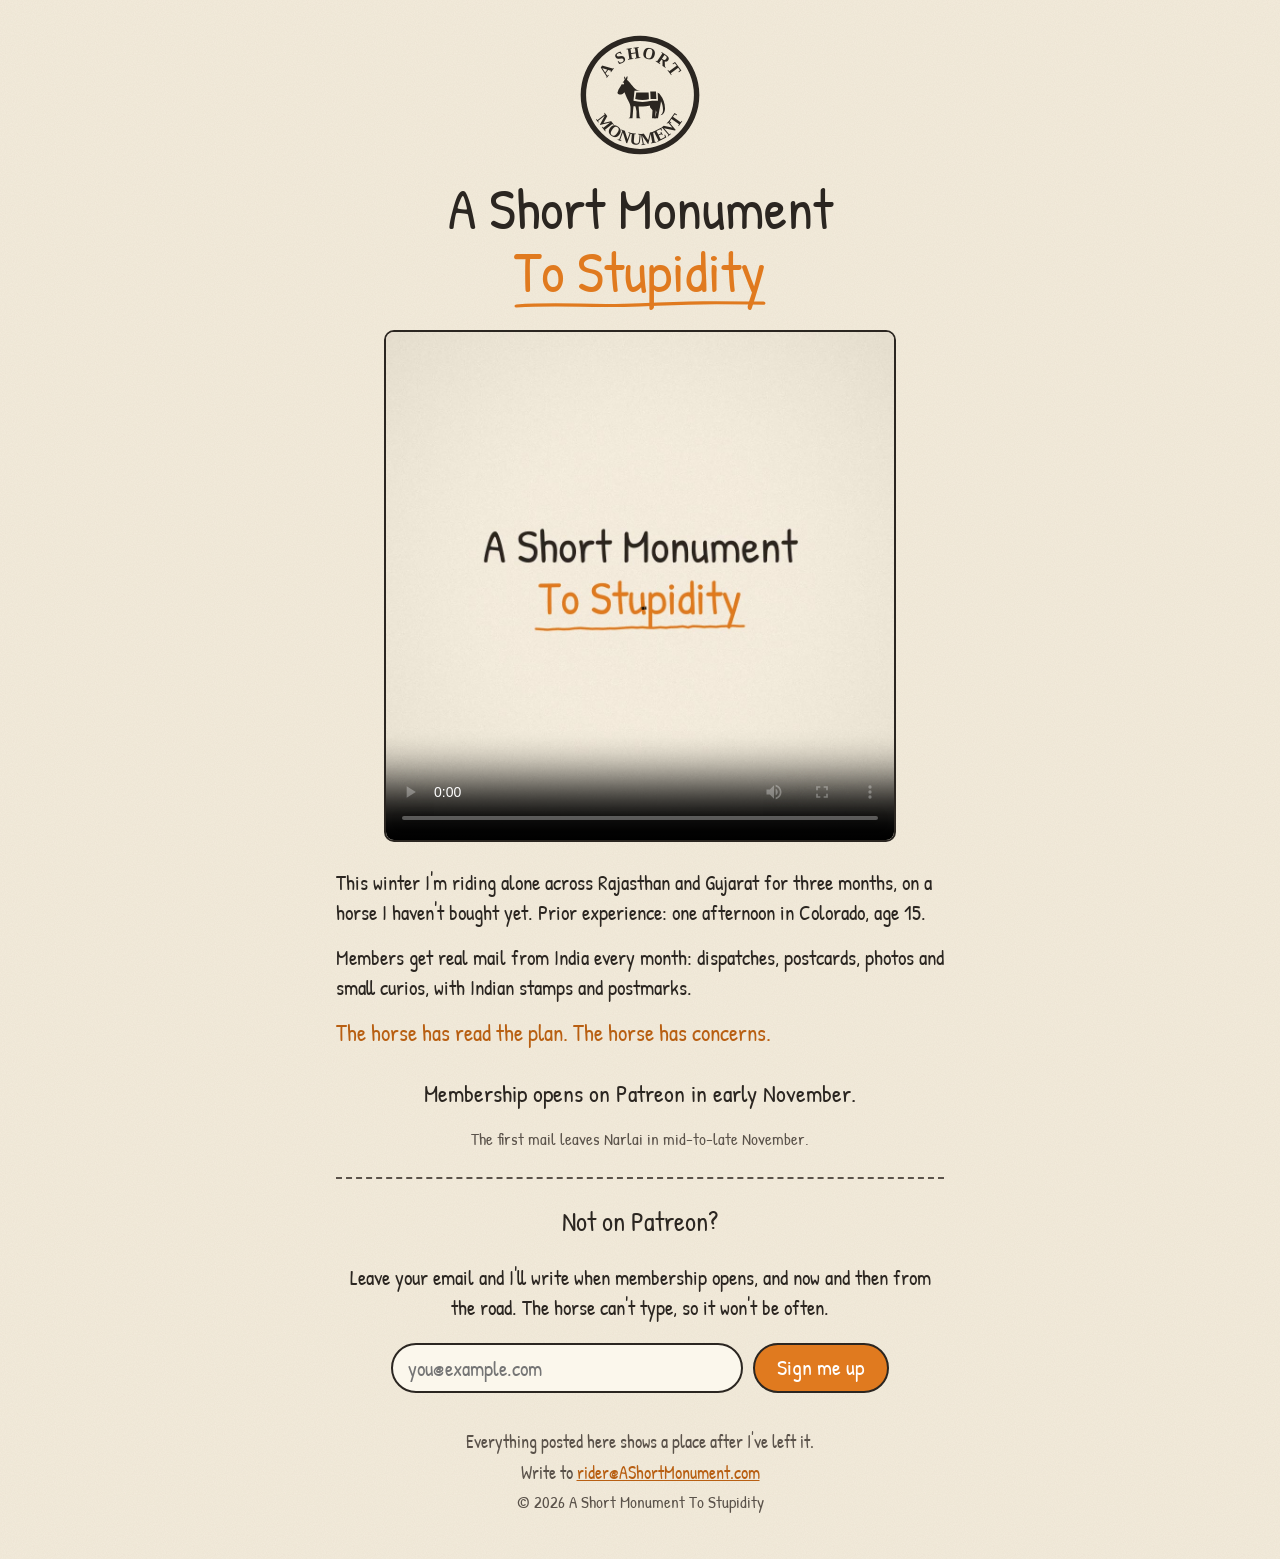
==== index.html @ 9b06ae49 "Switch on the Kit sign-up form (form 10088756) Co-Authored-By: Claude Opus 5.5 <noreply@anthropic.co" ====
<!doctype html>
<html lang="en">
<head>
<meta charset="utf-8">
<meta name="viewport" content="width=device-width, initial-scale=1">
<title>A Short Monument To Stupidity</title>
<meta name="description" content="One rider, one horse he hasn't bought yet, three months across Rajasthan and Gujarat. Members get real mail from India every month.">
<meta property="og:title" content="A Short Monument To Stupidity">
<meta property="og:description" content="Three months, solo, on a horse I just met. Get real mail from India.">
<meta property="og:image" content="https://ashortmonument.com/assets/poster.jpg">
<meta property="og:url" content="https://ashortmonument.com/">
<meta name="twitter:card" content="summary_large_image">
<link rel="icon" href="assets/seal.svg" type="image/svg+xml">
<link rel="stylesheet" href="assets/site.css">
<script>
  /* ---- SETTINGS: the only lines a road update needs to change ---- */
  window.SITE = {
    patreonOpen: false,                       // true once the Patreon page is published (Nov 1-2)
    patreonUrl: "https://www.patreon.com/c/A_Short_Monument_To_Stupidity",
    kitFormId: "10088756",                    // Kit inline form (free Newsletter plan), live since Oct 23
    email: "rider@ashortmonument.com"         // mailbox live since Oct 23
  };
</script>
</head>
<body>
<main>
  <header class="hero">
    <svg class="seal" viewBox="0 0 45 45" role="img" aria-label="A Short Monument seal">
      <defs>
        <path id="sealTop" d="M8.71,22.5 A13.79,13.79 0 0 1 36.29,22.5"/>
        <path id="sealBot" d="M3.85,22.5 A18.65,18.65 0 0 0 41.15,22.5"/>
      </defs>
      <g fill="currentColor">
        <path fill-rule="evenodd" d="M44.75,22.5 A22.25,22.25 0 1 0 0.25,22.5 A22.25,22.25 0 1 0 44.75,22.5 Z M42.725,22.5 A20.225,20.225 0 1 0 2.275,22.5 A20.225,20.225 0 1 0 42.725,22.5 Z"/>
        <text class="seal-type" font-size="6.3" letter-spacing="0.35" text-anchor="middle"><textPath href="#sealTop" startOffset="50%">A SHORT</textPath></text>
        <text class="seal-type" font-size="6.3" letter-spacing="0.1" text-anchor="middle"><textPath href="#sealBot" startOffset="50%">MONUMENT</textPath></text>
        <g transform="translate(11.25,14.74) scale(0.1875)">
          <path d="M50,60 L57,60 L58,74 L59,86 L61,88 L53,88 L53,74 Z"/>
          <path d="M80,58 L88,60 L92,70 L90,86 L92,88 L84,88 L85,72 L80,66 Z"/>
          <path d="M16,34 C14,37 15,40 18.5,40.5 L22,40.5 C25,40 27,38 29,36 C32,44 36,52 39,58 C40,61 41,64 41,66 L41,74 L40,86 L37,88 L45,88 L46,74 L47,64 C56,65 74,65 83,62 L87,64 C90,68 92,72 93,76 L90,86 L88,88 L96,88 L98,76 C99,70 101,62 102,54 C104,58 106,64 106,72 C106,76 104,80 101,82 C106,82 110,76 110,68 C110,58 106,48 101,42 C99,38 94,35 86,35 C76,35 66,35 58,33 C50,31 44,22 38,15 C36,13 35,12 34,11 C35,8 35.5,6 34.5,3.5 C33,5 32,7 31.5,9.5 C31,7.5 30,5.5 28.5,4 C28,6.5 28.5,8.5 29.5,10.5 C26,16 21,24 18,29 C17,31 16,32.5 16,34 Z"/>
          <path class="ko" d="M49,33 L81,33 L83,53 C72,56 58,56 47,53 Z"/>
          <path d="M52.5,36.5 L78,36.5 L79.5,49.5 C71,52 59,52 50.5,49.5 Z"/>
          <path class="ko" d="M77,31 L95,31 L96,53 L78,53 Z"/>
          <path d="M80.5,34.5 L92,34.5 L92.7,49.5 L81.2,49.5 Z"/>
          <circle class="ko" cx="26" cy="18.5" r="2.1"/>
        </g>
      </g>
    </svg>
    <h1>A Short Monument<br><span class="saff underlined">To Stupidity</span></h1>
  </header>

  <section class="video">
    <video controls playsinline preload="metadata" poster="assets/poster.jpg">
      <source src="assets/launch-video.mp4" type="video/mp4">
    </video>
  </section>

  <section class="idea">
    <p>This winter I'm riding alone across Rajasthan and Gujarat for three months, on a horse I haven't bought yet. Prior experience: one afternoon in Colorado, age 15.</p>
    <p>Members get real mail from India every month: dispatches, postcards, photos and small curios, with Indian stamps and postmarks.</p>
    <p class="horse">The horse has read the plan. The horse has concerns.</p>
  </section>

  <section class="join">
    <div class="open" hidden>
      <a class="btn primary" data-patreon href="#">Join on Patreon</a>
      <a class="btn" data-patreon href="#">Follow for free</a>
      <p class="small saff">Mail spots are limited.</p>
    </div>
    <div class="soon">
      <p class="soon-line">Membership opens on Patreon in early November.</p>
      <p class="small">The first mail leaves Narlai in mid-to-late November.</p>
    </div>
  </section>

  <section class="signup" hidden>
    <h2>Not on Patreon?</h2>
    <p>Leave your email and I'll write when membership opens, and now and then from the road. The horse can't type, so it won't be often.</p>
    <form method="post" target="_blank">
      <label for="email" class="sr">Email address</label>
      <input id="email" type="email" name="email_address" placeholder="you@example.com" required autocomplete="email">
      <button class="btn primary" type="submit">Sign me up</button>
    </form>
  </section>
</main>

<footer>
  <p>Everything posted here shows a place after I've left it.</p>
  <p class="contact" hidden>Write to <a data-email href="#"></a></p>
  <p class="small">&copy; 2026 A Short Monument To Stupidity</p>
</footer>

<script>
  (function () {
    var S = window.SITE;
    if (S.patreonOpen) {
      document.querySelector(".join .open").hidden = false;
      document.querySelector(".join .soon").hidden = true;
      document.querySelectorAll("[data-patreon]").forEach(function (a) { a.href = S.patreonUrl; });
    }
    if (S.kitFormId) {
      var box = document.querySelector(".signup");
      box.hidden = false;
      box.querySelector("form").action = "https://app.kit.com/forms/" + S.kitFormId + "/subscriptions";
    }
    if (S.email) {
      var c = document.querySelector(".contact");
      c.hidden = false;
      var a = c.querySelector("[data-email]");
      a.href = "mailto:" + S.email;
      a.textContent = S.email.replace("ashortmonument", "AShortMonument");
    }
  })();
</script>
</body>
</html>
---- assets/site.css ----
@font-face { font-family: "Patrick Hand"; src: url("fonts/patrick-hand.woff2") format("woff2"); font-display: swap; }
@font-face { font-family: "Old Standard TT"; font-weight: 700; src: url("fonts/old-standard-tt-700.woff2") format("woff2"); font-display: swap; }
:root {
  --paper: #F4ECDC;
  --env: #FBF7EC;
  --ink: #2B2621;
  --ink-soft: #5A524A;
  --saff: #E07A1F;
  --saff-dark: #B85F12;
  --grain: url("data:image/svg+xml,%3Csvg xmlns='http://www.w3.org/2000/svg' width='160' height='160'%3E%3Cfilter id='n'%3E%3CfeTurbulence type='fractalNoise' baseFrequency='.9' numOctaves='2' stitchTiles='stitch'/%3E%3CfeColorMatrix values='0 0 0 0 0.2  0 0 0 0 0.15  0 0 0 0 0.1  0 0 0 .07 0'/%3E%3C/filter%3E%3Crect width='100%25' height='100%25' filter='url(%23n)'/%3E%3C/svg%3E");
}
[hidden] { display: none !important; }
* { box-sizing: border-box; }
html { -webkit-text-size-adjust: 100%; }
body {
  margin: 0;
  background: var(--paper) var(--grain);
  color: var(--ink);
  font-family: "Patrick Hand", "Comic Neue", system-ui, sans-serif;
  font-size: 1.3rem;
  line-height: 1.45;
}
main, footer { max-width: 40rem; margin: 0 auto; padding: 0 16px; }
.saff { color: var(--saff); }
.small { font-size: 1.05rem; color: var(--ink-soft); }
.sr { position: absolute; width: 1px; height: 1px; overflow: hidden; clip: rect(0 0 0 0); }

.hero { text-align: center; padding: 2.2rem 0 1.2rem; }
.seal { width: 7.5rem; height: 7.5rem; color: var(--ink); }
.seal .ko { fill: var(--paper); }
.seal-type { font-family: "Old Standard TT", Georgia, serif; font-weight: 700; }
h1 { font-weight: 400; font-size: clamp(2.4rem, 9vw, 3.6rem); line-height: 1.1; margin: 0.9rem 0 0; }
.underlined {
  display: inline-block;
  padding-bottom: 0.12em;
  background: url("data:image/svg+xml,%3Csvg xmlns='http://www.w3.org/2000/svg' viewBox='0 0 100 6' preserveAspectRatio='none'%3E%3Cpath d='M1 4 C20 2.5 30 4.6 50 3.4 S80 2.2 99 2.6' fill='none' stroke='%23E07A1F' stroke-width='1.6' stroke-linecap='round'/%3E%3C/svg%3E") bottom / 100% 0.22em no-repeat;
}

.video { max-width: 32rem; margin: 0 auto; }
.video video {
  display: block; width: 100%; aspect-ratio: 1 / 1; height: auto;
  border: 2px solid var(--ink); border-radius: 10px; background: var(--paper);
}

.idea { margin: 1.6rem 0 0.4rem; }
.idea p { margin: 0 0 0.9rem; }
.horse { color: var(--saff-dark); font-size: 1.45rem; }

.join { text-align: center; margin: 1.6rem 0; }
.open { display: flex; flex-wrap: wrap; gap: 0.8rem; justify-content: center; }
.open .small { flex-basis: 100%; margin: 0.2rem 0 0; color: var(--saff); }
.soon-line { font-size: 1.5rem; margin: 0; }
.btn {
  display: inline-block; font: inherit; font-size: 1.35rem; text-decoration: none; cursor: pointer;
  padding: 0.45rem 1.4rem; border: 2px solid var(--ink); border-radius: 999px;
  background: var(--env); color: var(--ink);
}
.btn.primary { background: var(--saff); border-color: var(--ink); color: #fff; }
.btn:hover { transform: translateY(-1px); }
.btn:focus-visible, input:focus-visible { outline: 3px solid var(--saff-dark); outline-offset: 2px; }

.signup { border-top: 2px dashed var(--ink-soft); padding-top: 1.4rem; text-align: center; }
.signup h2 { font-weight: 400; font-size: 1.7rem; margin: 0 0 0.3rem; }
.signup form { display: flex; flex-wrap: wrap; gap: 0.6rem; justify-content: center; margin-top: 0.8rem; }
.signup input {
  font: inherit; flex: 1 1 14rem; max-width: 22rem; padding: 0.45rem 0.9rem;
  border: 2px solid var(--ink); border-radius: 999px; background: var(--env); color: var(--ink);
}

footer { text-align: center; padding-top: 2rem; padding-bottom: 2.5rem; color: var(--ink-soft); font-size: 1.1rem; }
footer p { margin: 0.3rem 0; }
footer a { color: var(--saff-dark); }
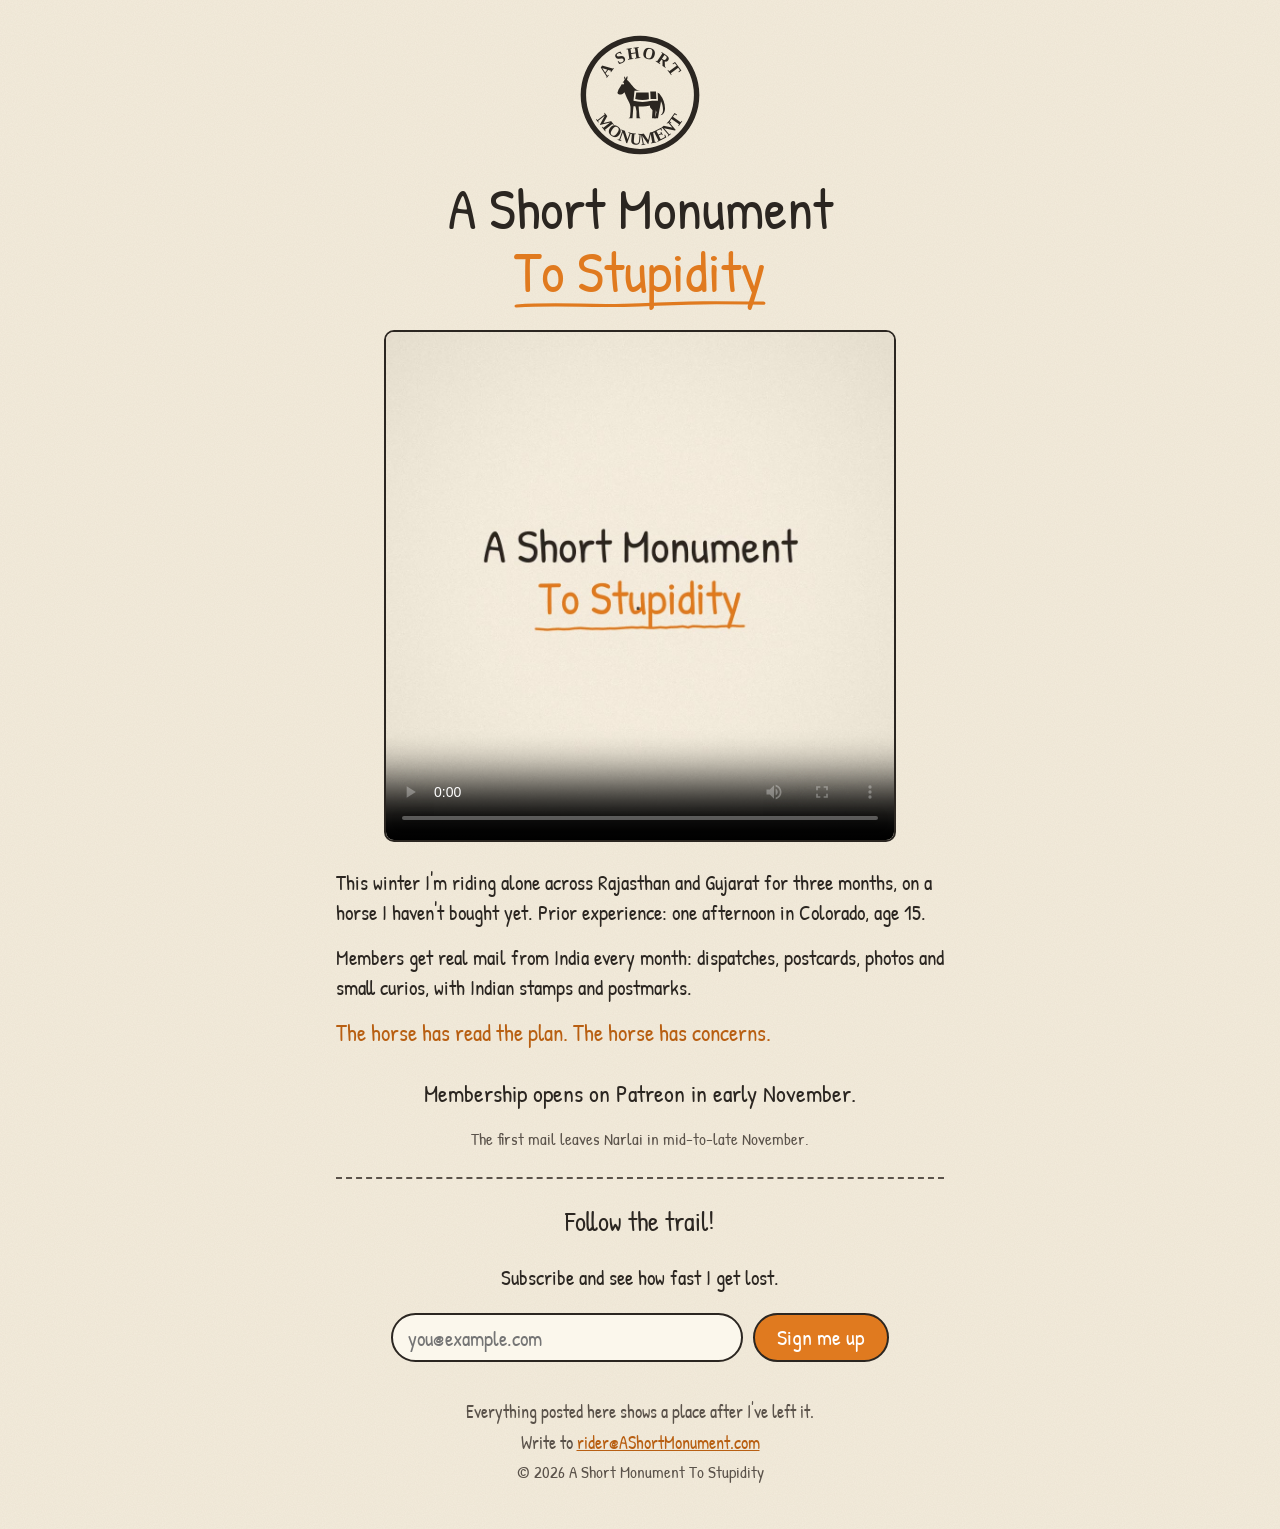
==== commit 47d4609a: "Sign-up box: new wording (Follow the trail!) Co-Authored-By: Claude Opus 5.5 <noreply@anthropic.com>" ====
--- a/index.html
+++ b/index.html
@@ -74,8 +74,8 @@
   </section>
 
   <section class="signup" hidden>
-    <h2>Not on Patreon?</h2>
-    <p>Leave your email and I'll write when membership opens, and now and then from the road. The horse can't type, so it won't be often.</p>
+    <h2>Follow the trail!</h2>
+    <p>Subscribe and see how fast I get lost.</p>
     <form method="post" target="_blank">
       <label for="email" class="sr">Email address</label>
       <input id="email" type="email" name="email_address" placeholder="you@example.com" required autocomplete="email">
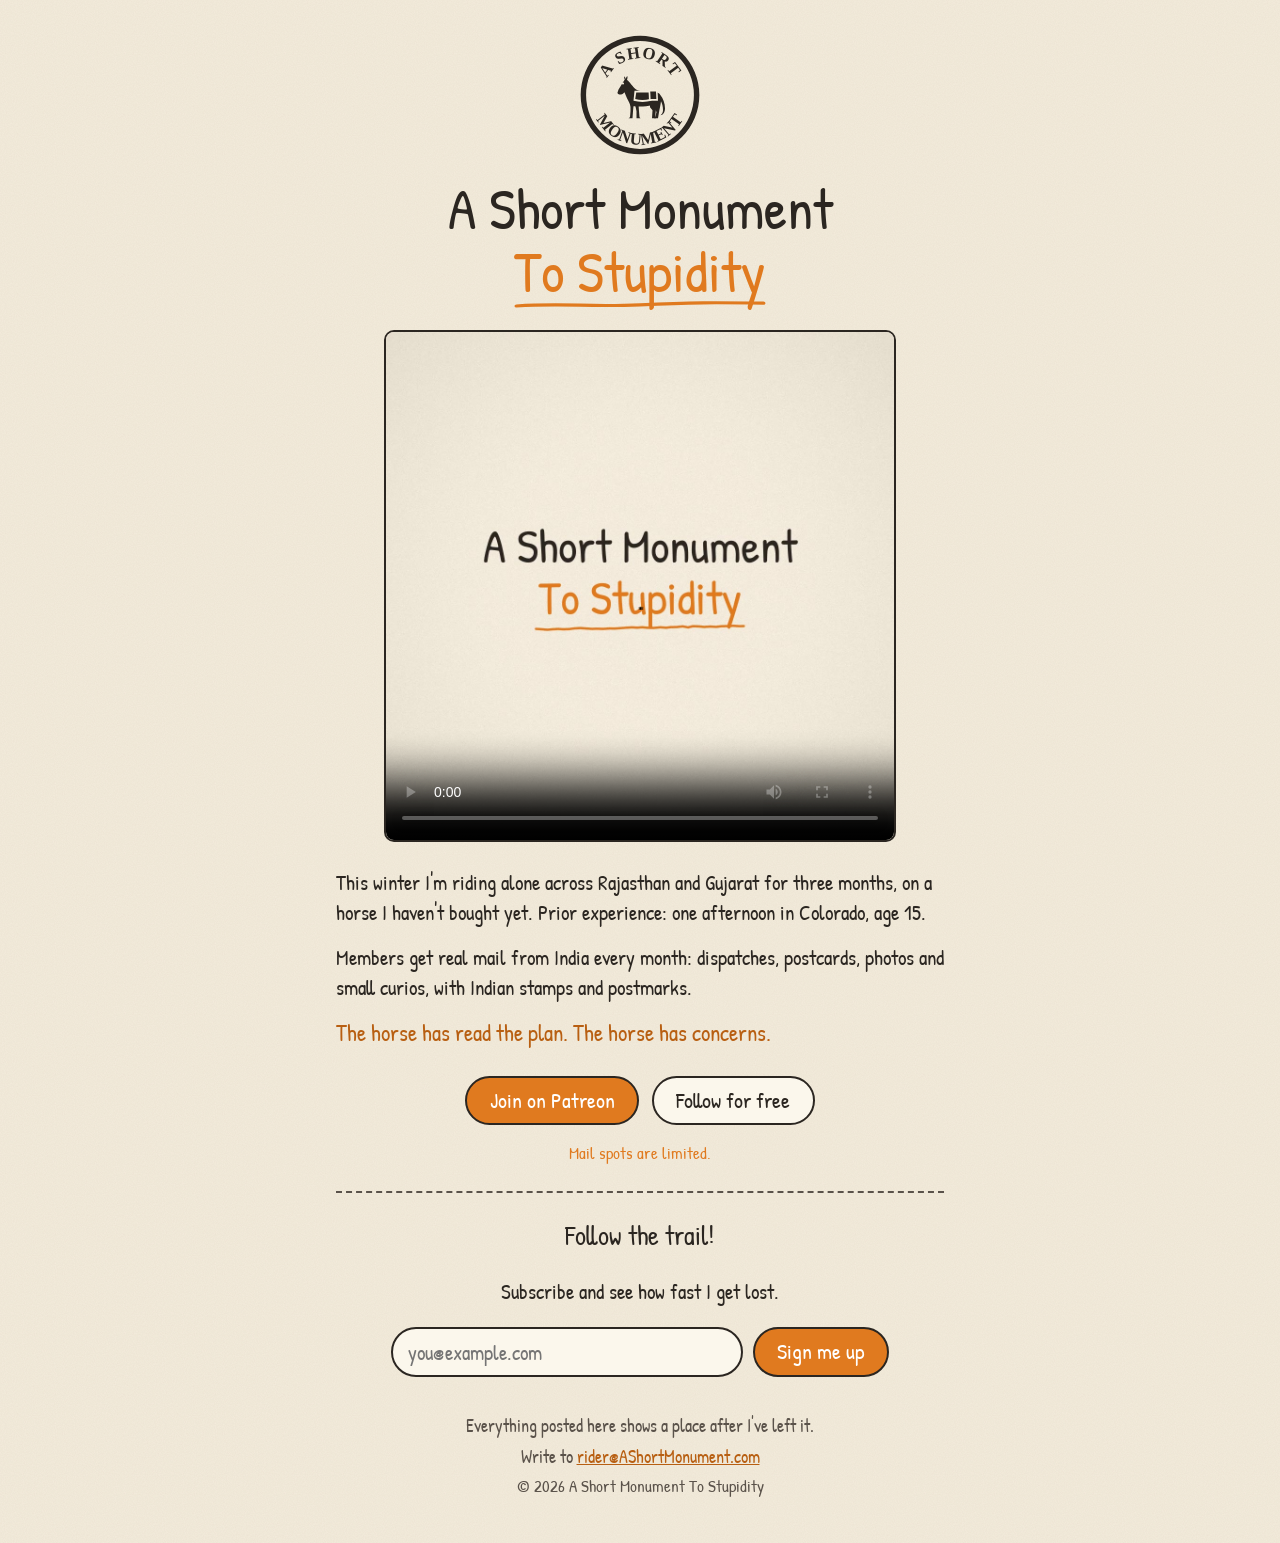
==== commit e29ef123: "Patreon page is live: switch on the Join buttons Co-Authored-By: Claude Opus 5.5 <noreply@anthropic." ====
--- a/index.html
+++ b/index.html
@@ -15,7 +15,7 @@
 <script>
   /* ---- SETTINGS: the only lines a road update needs to change ---- */
   window.SITE = {
-    patreonOpen: false,                       // true once the Patreon page is published (Nov 1-2)
+    patreonOpen: true,                        // Patreon page published Oct 23, 2026
     patreonUrl: "https://www.patreon.com/c/A_Short_Monument_To_Stupidity",
     kitFormId: "10088756",                    // Kit inline form (free Newsletter plan), live since Oct 23
     email: "rider@ashortmonument.com"         // mailbox live since Oct 23
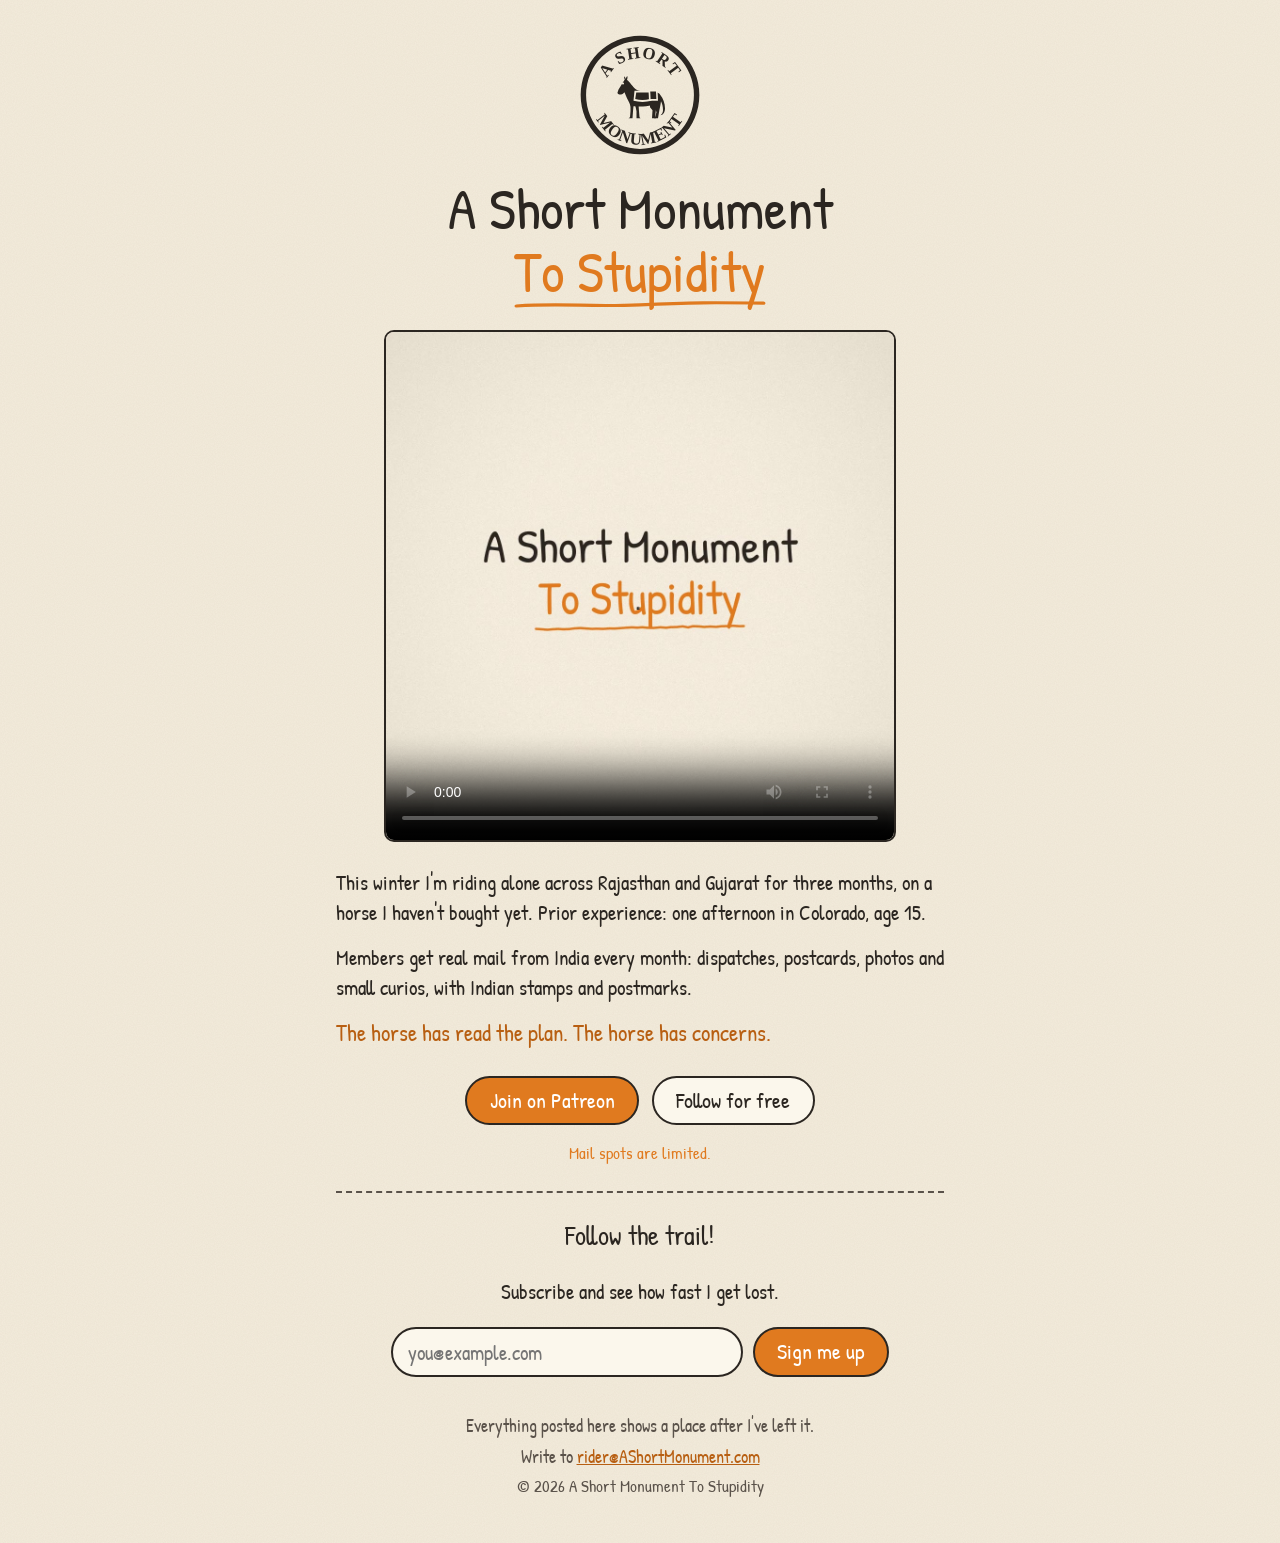
==== commit b540161e: "Help search engines: canonical link, robots.txt, sitemap.xml Co-Authored-By: Claude Opus 5.5 <norepl" ====
--- a/index.html
+++ b/index.html
@@ -4,6 +4,7 @@
 <meta charset="utf-8">
 <meta name="viewport" content="width=device-width, initial-scale=1">
 <title>A Short Monument To Stupidity</title>
+<link rel="canonical" href="https://ashortmonument.com/">
 <meta name="description" content="One rider, one horse he hasn't bought yet, three months across Rajasthan and Gujarat. Members get real mail from India every month.">
 <meta property="og:title" content="A Short Monument To Stupidity">
 <meta property="og:description" content="Three months, solo, on a horse I just met. Get real mail from India.">
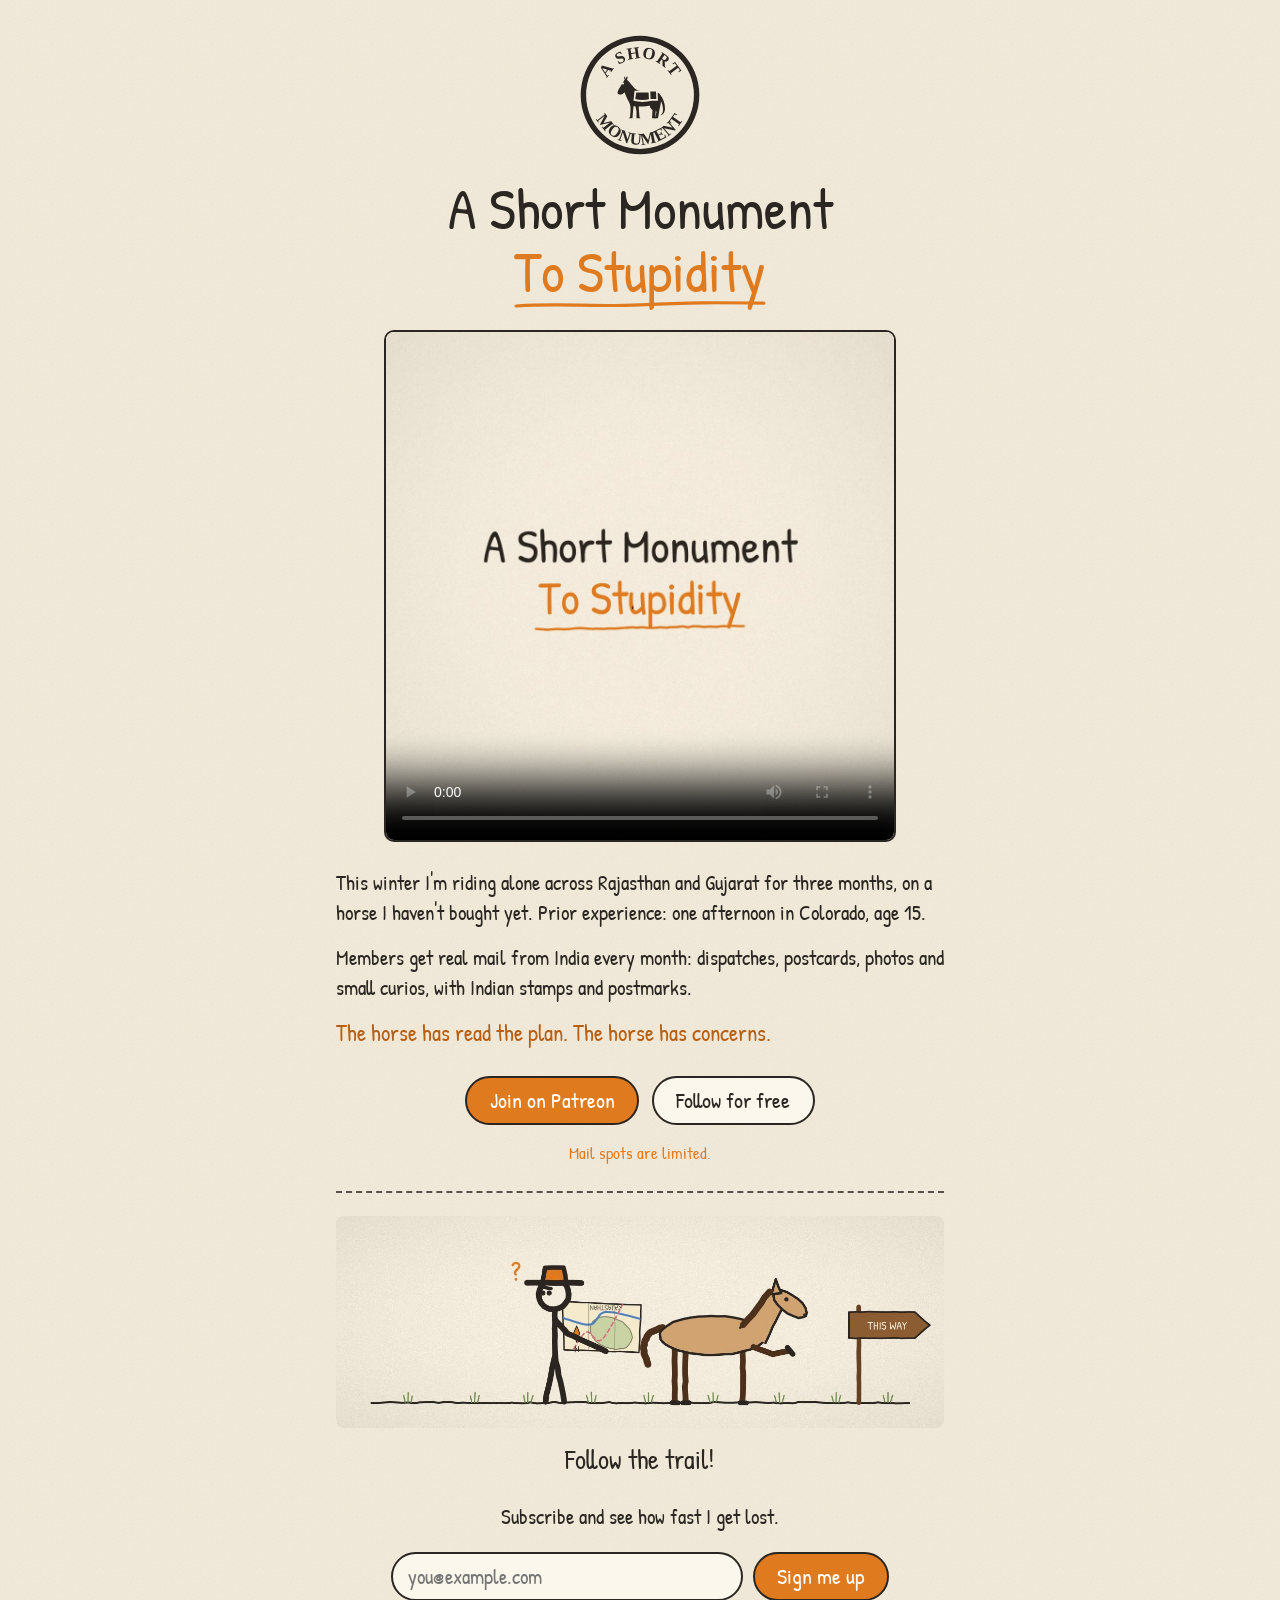
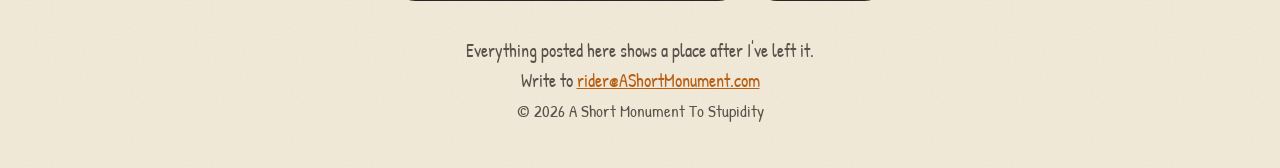
==== commit 02140cec: "Sign-up box: the upside-down-map drawing Co-Authored-By: Claude Opus 5.5 <noreply@anthropic.com> Cla" ====
--- a/index.html
+++ b/index.html
@@ -75,6 +75,7 @@
   </section>
 
   <section class="signup" hidden>
+    <img class="signup-art" src="assets/map-wrong-way.jpg" width="1200" height="420" loading="lazy" style="display:block;width:100%;height:auto;margin:0 auto 12px;border-radius:8px" alt="Cartoon: a rider squints at an upside-down map and faces left, while his horse lifts a hoof toward a signpost on the right that says This Way.">
     <h2>Follow the trail!</h2>
     <p>Subscribe and see how fast I get lost.</p>
     <form method="post" target="_blank">
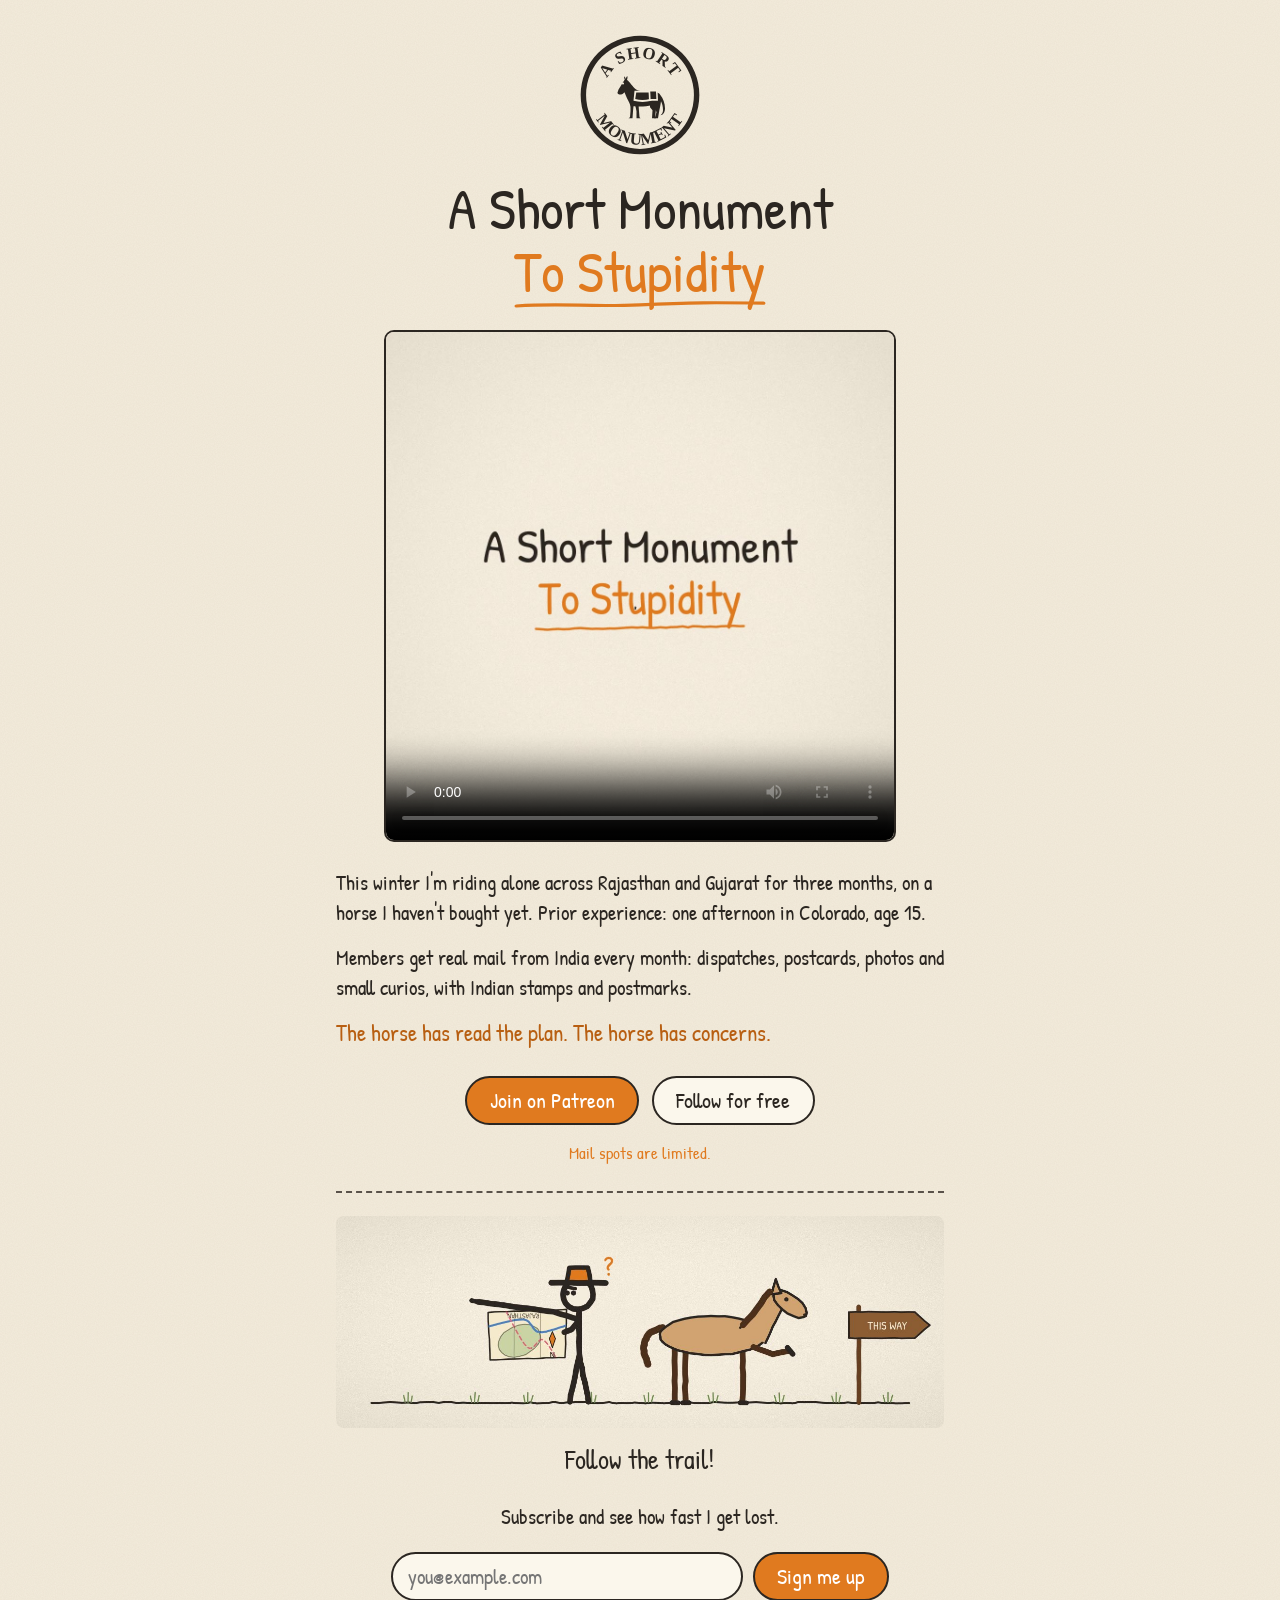
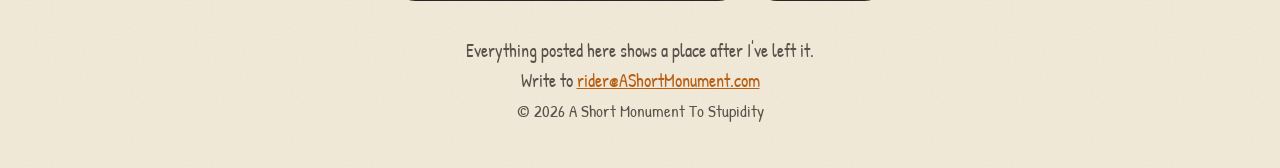
==== commit 90be8fc4: "Sign-up drawing: rider and map face away from the horse Co-Authored-By: Claude Opus 5.5 <noreply@ant" ====
--- a/index.html
+++ b/index.html
@@ -75,7 +75,7 @@
   </section>
 
   <section class="signup" hidden>
-    <img class="signup-art" src="assets/map-wrong-way.jpg" width="1200" height="420" loading="lazy" style="display:block;width:100%;height:auto;margin:0 auto 12px;border-radius:8px" alt="Cartoon: a rider squints at an upside-down map and faces left, while his horse lifts a hoof toward a signpost on the right that says This Way.">
+    <img class="signup-art" src="assets/map-wrong-way.jpg" width="1200" height="420" loading="lazy" style="display:block;width:100%;height:auto;margin:0 auto 12px;border-radius:8px" alt="Cartoon: a rider faces left and points that way, holding an upside-down map, while his horse faces the other way and lifts a hoof toward a signpost that says This Way.">
     <h2>Follow the trail!</h2>
     <p>Subscribe and see how fast I get lost.</p>
     <form method="post" target="_blank">
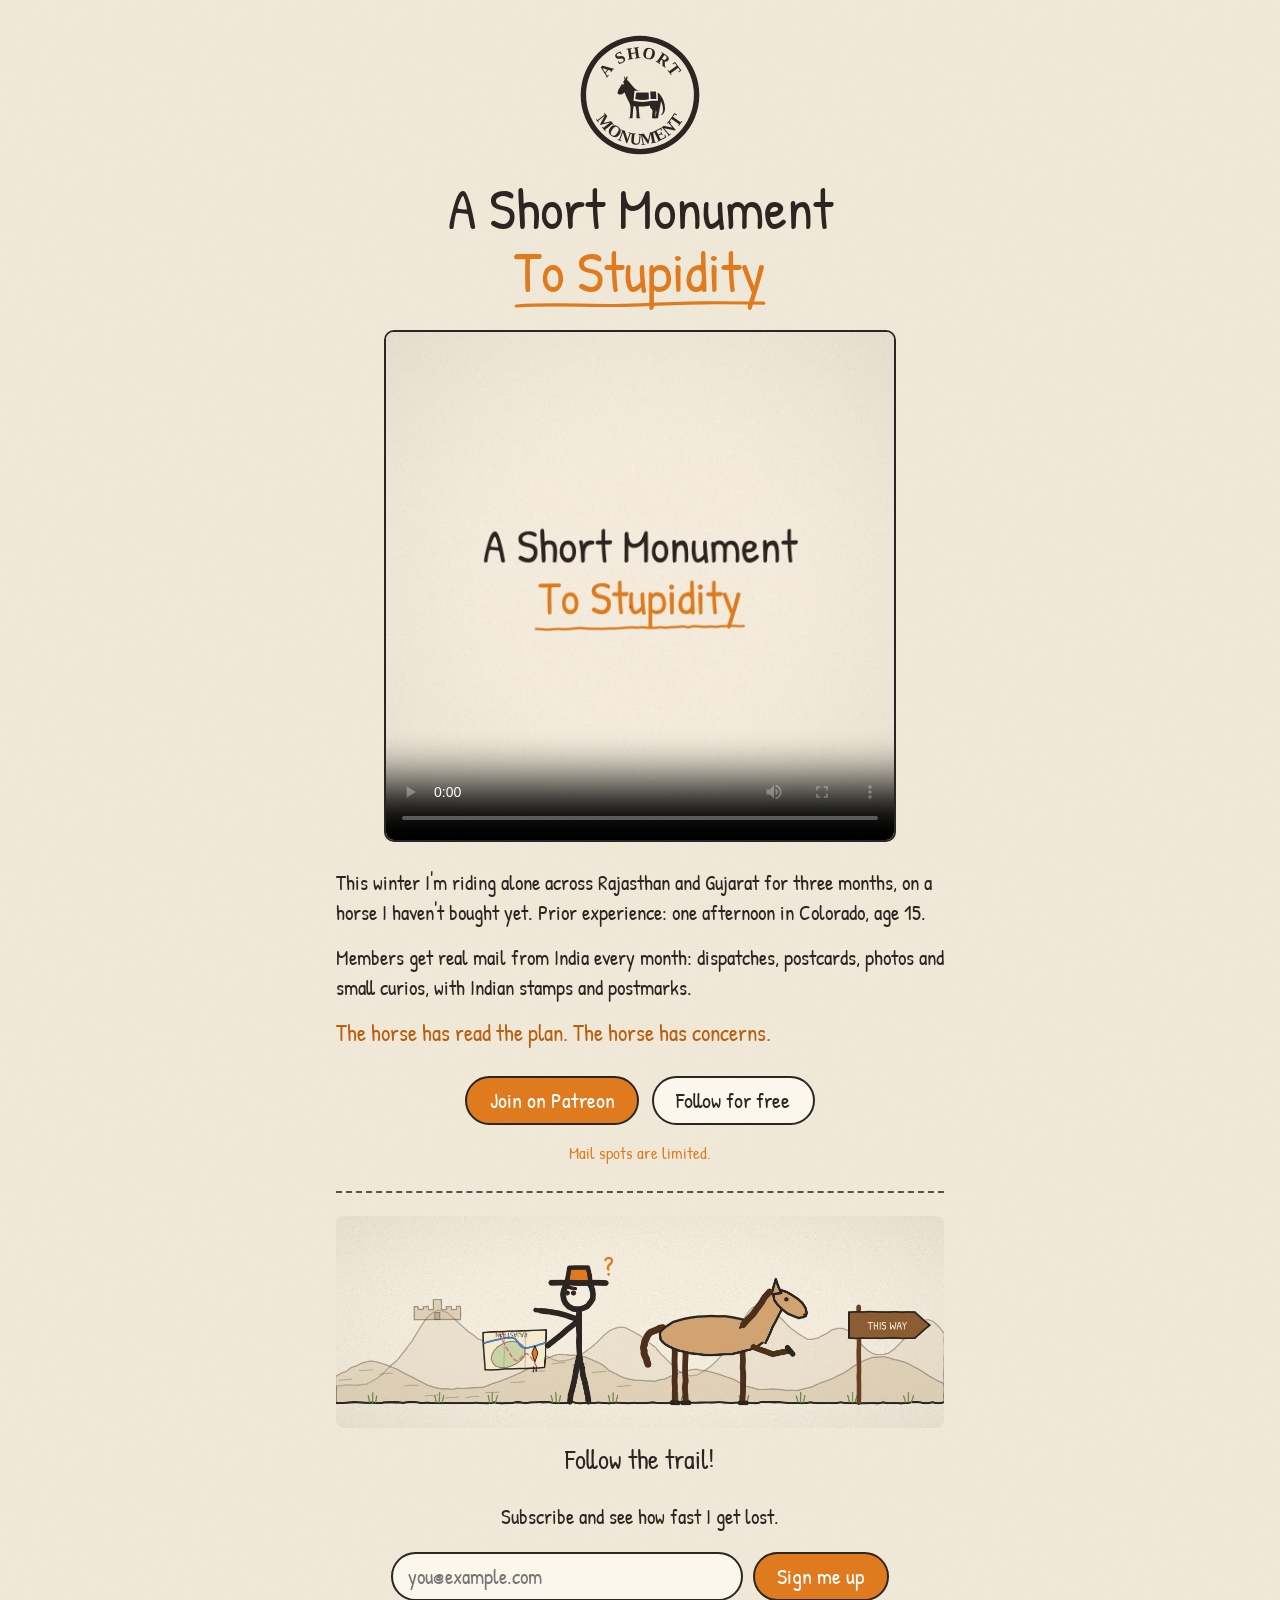
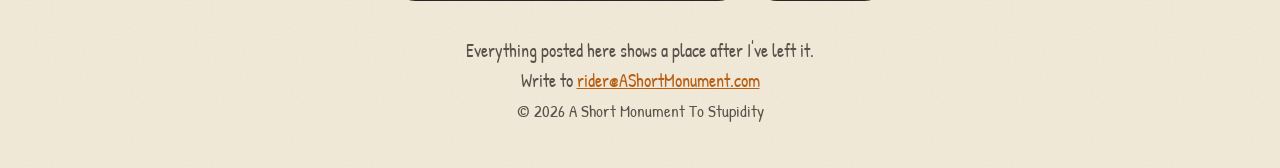
==== commit 2fe2b9a6: "Sign-up drawing: even arms, Aravalli hills with a hilltop fort Co-Authored-By: Claude Opus 5.5 <nore" ====
--- a/index.html
+++ b/index.html
@@ -75,7 +75,7 @@
   </section>
 
   <section class="signup" hidden>
-    <img class="signup-art" src="assets/map-wrong-way.jpg" width="1200" height="420" loading="lazy" style="display:block;width:100%;height:auto;margin:0 auto 12px;border-radius:8px" alt="Cartoon: a rider faces left and points that way, holding an upside-down map, while his horse faces the other way and lifts a hoof toward a signpost that says This Way.">
+    <img class="signup-art" src="assets/map-wrong-way.jpg" width="1200" height="420" loading="lazy" style="display:block;width:100%;height:auto;margin:0 auto 12px;border-radius:8px" alt="Cartoon: a rider faces left and points that way with an upside-down map, while his horse raises a hoof at a This Way sign. Hills behind.">
     <h2>Follow the trail!</h2>
     <p>Subscribe and see how fast I get lost.</p>
     <form method="post" target="_blank">
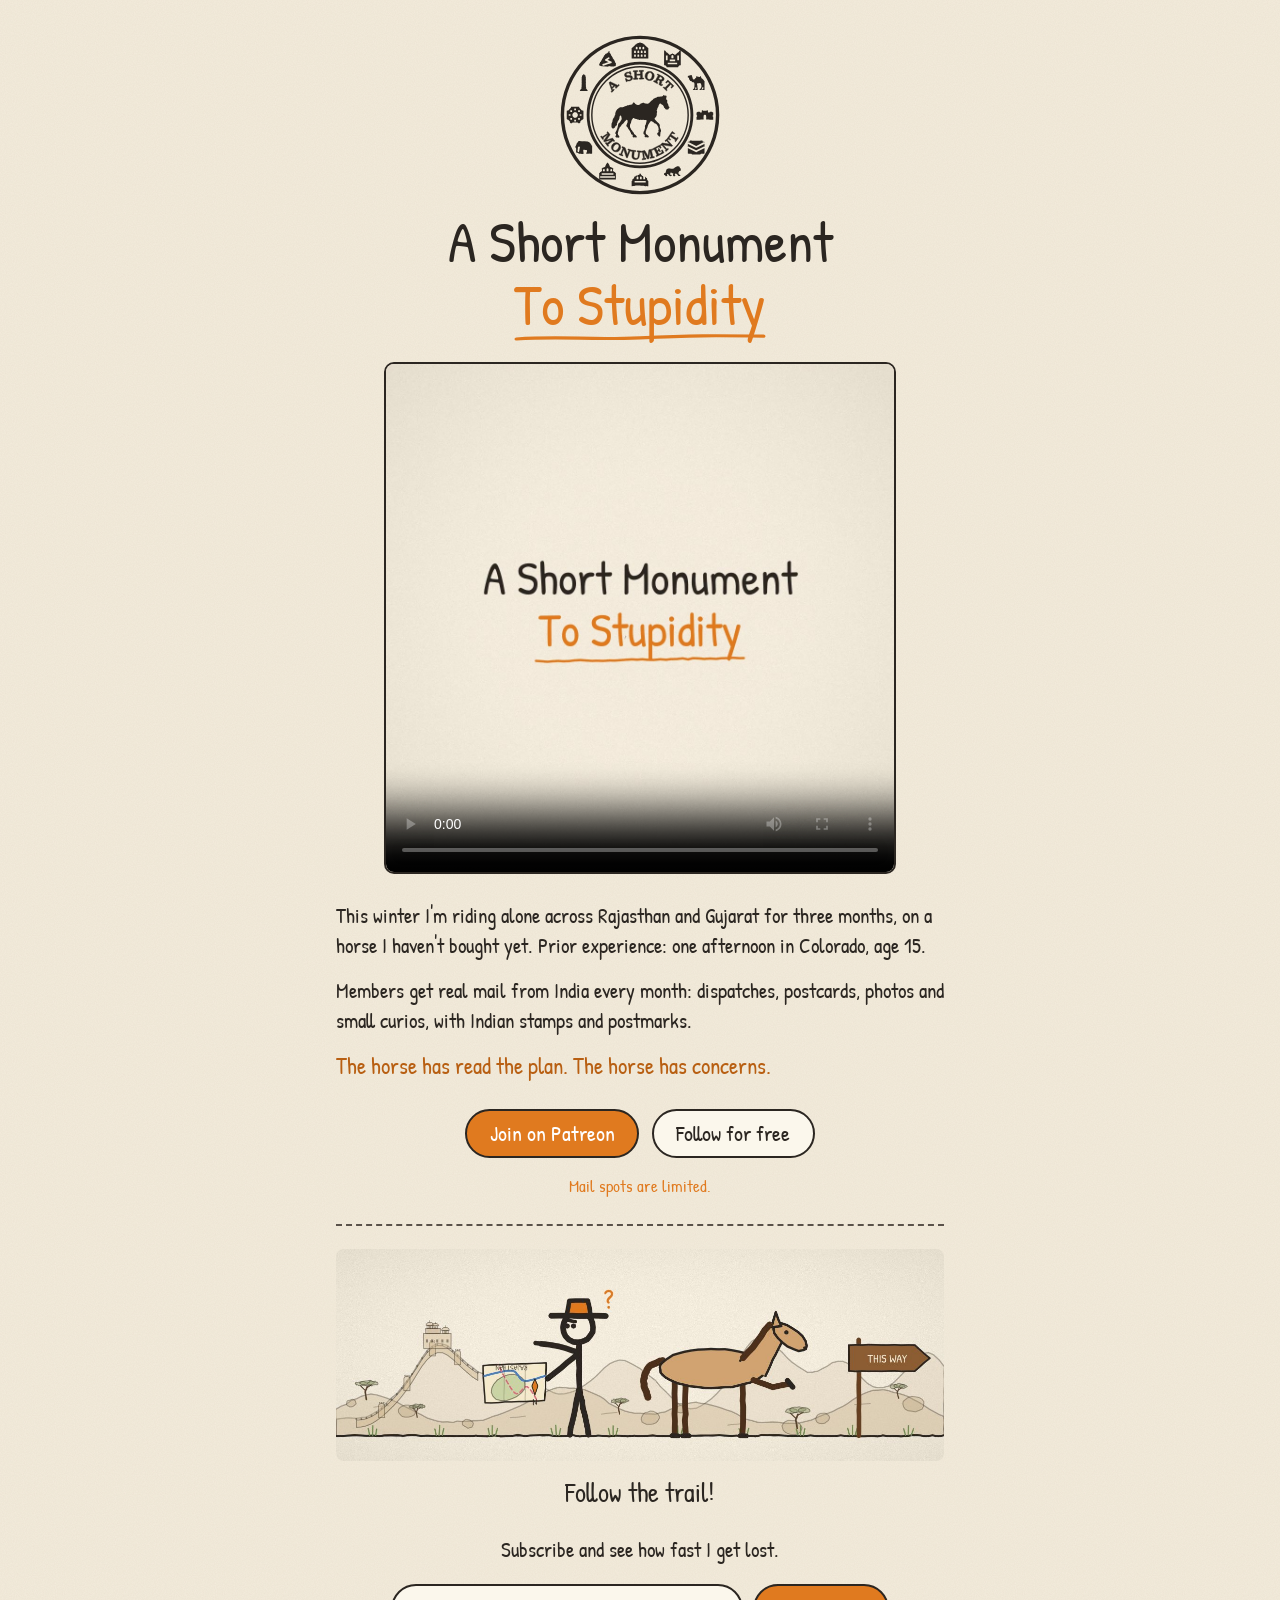
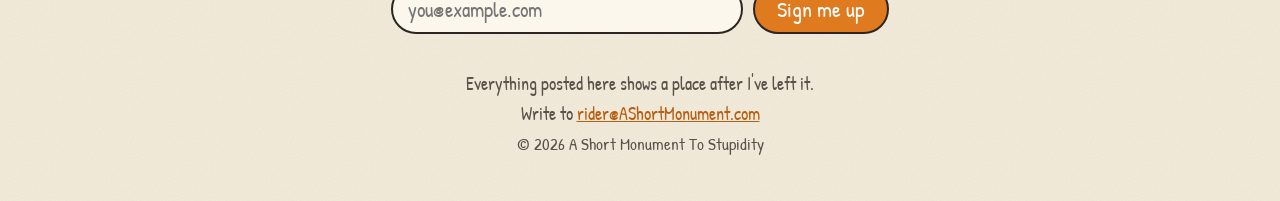
==== commit 1092b1b5: "Final seal on the page (Besley Bold, Min's art), new favicon, alt text Replaces the placeholder inli" ====
--- a/index.html
+++ b/index.html
@@ -11,7 +11,7 @@
 <meta property="og:image" content="https://ashortmonument.com/assets/poster.jpg">
 <meta property="og:url" content="https://ashortmonument.com/">
 <meta name="twitter:card" content="summary_large_image">
-<link rel="icon" href="assets/seal.svg" type="image/svg+xml">
+<link rel="icon" href="assets/favicon.svg" type="image/svg+xml">
 <link rel="stylesheet" href="assets/site.css">
 <script>
   /* ---- SETTINGS: the only lines a road update needs to change ---- */
@@ -26,27 +26,7 @@
 <body>
 <main>
   <header class="hero">
-    <svg class="seal" viewBox="0 0 45 45" role="img" aria-label="A Short Monument seal">
-      <defs>
-        <path id="sealTop" d="M8.71,22.5 A13.79,13.79 0 0 1 36.29,22.5"/>
-        <path id="sealBot" d="M3.85,22.5 A18.65,18.65 0 0 0 41.15,22.5"/>
-      </defs>
-      <g fill="currentColor">
-        <path fill-rule="evenodd" d="M44.75,22.5 A22.25,22.25 0 1 0 0.25,22.5 A22.25,22.25 0 1 0 44.75,22.5 Z M42.725,22.5 A20.225,20.225 0 1 0 2.275,22.5 A20.225,20.225 0 1 0 42.725,22.5 Z"/>
-        <text class="seal-type" font-size="6.3" letter-spacing="0.35" text-anchor="middle"><textPath href="#sealTop" startOffset="50%">A SHORT</textPath></text>
-        <text class="seal-type" font-size="6.3" letter-spacing="0.1" text-anchor="middle"><textPath href="#sealBot" startOffset="50%">MONUMENT</textPath></text>
-        <g transform="translate(11.25,14.74) scale(0.1875)">
-          <path d="M50,60 L57,60 L58,74 L59,86 L61,88 L53,88 L53,74 Z"/>
-          <path d="M80,58 L88,60 L92,70 L90,86 L92,88 L84,88 L85,72 L80,66 Z"/>
-          <path d="M16,34 C14,37 15,40 18.5,40.5 L22,40.5 C25,40 27,38 29,36 C32,44 36,52 39,58 C40,61 41,64 41,66 L41,74 L40,86 L37,88 L45,88 L46,74 L47,64 C56,65 74,65 83,62 L87,64 C90,68 92,72 93,76 L90,86 L88,88 L96,88 L98,76 C99,70 101,62 102,54 C104,58 106,64 106,72 C106,76 104,80 101,82 C106,82 110,76 110,68 C110,58 106,48 101,42 C99,38 94,35 86,35 C76,35 66,35 58,33 C50,31 44,22 38,15 C36,13 35,12 34,11 C35,8 35.5,6 34.5,3.5 C33,5 32,7 31.5,9.5 C31,7.5 30,5.5 28.5,4 C28,6.5 28.5,8.5 29.5,10.5 C26,16 21,24 18,29 C17,31 16,32.5 16,34 Z"/>
-          <path class="ko" d="M49,33 L81,33 L83,53 C72,56 58,56 47,53 Z"/>
-          <path d="M52.5,36.5 L78,36.5 L79.5,49.5 C71,52 59,52 50.5,49.5 Z"/>
-          <path class="ko" d="M77,31 L95,31 L96,53 L78,53 Z"/>
-          <path d="M80.5,34.5 L92,34.5 L92.7,49.5 L81.2,49.5 Z"/>
-          <circle class="ko" cx="26" cy="18.5" r="2.1"/>
-        </g>
-      </g>
-    </svg>
+    <img class="seal" src="assets/seal.svg" width="160" height="160" alt="Seal: A SHORT MONUMENT around a horse, ringed by 12 icons of Rajasthan and Gujarat: forts, stepwells, palaces, a camel, lion and elephant.">
     <h1>A Short Monument<br><span class="saff underlined">To Stupidity</span></h1>
   </header>
 
--- a/assets/site.css
+++ b/assets/site.css
@@ -1,5 +1,4 @@
 @font-face { font-family: "Patrick Hand"; src: url("fonts/patrick-hand.woff2") format("woff2"); font-display: swap; }
-@font-face { font-family: "Old Standard TT"; font-weight: 700; src: url("fonts/old-standard-tt-700.woff2") format("woff2"); font-display: swap; }
 :root {
   --paper: #F4ECDC;
   --env: #FBF7EC;
@@ -26,9 +25,7 @@
 .sr { position: absolute; width: 1px; height: 1px; overflow: hidden; clip: rect(0 0 0 0); }
 
 .hero { text-align: center; padding: 2.2rem 0 1.2rem; }
-.seal { width: 7.5rem; height: 7.5rem; color: var(--ink); }
-.seal .ko { fill: var(--paper); }
-.seal-type { font-family: "Old Standard TT", Georgia, serif; font-weight: 700; }
+.seal { display: block; width: 10rem; height: 10rem; margin: 0 auto; }
 h1 { font-weight: 400; font-size: clamp(2.4rem, 9vw, 3.6rem); line-height: 1.1; margin: 0.9rem 0 0; }
 .underlined {
   display: inline-block;
